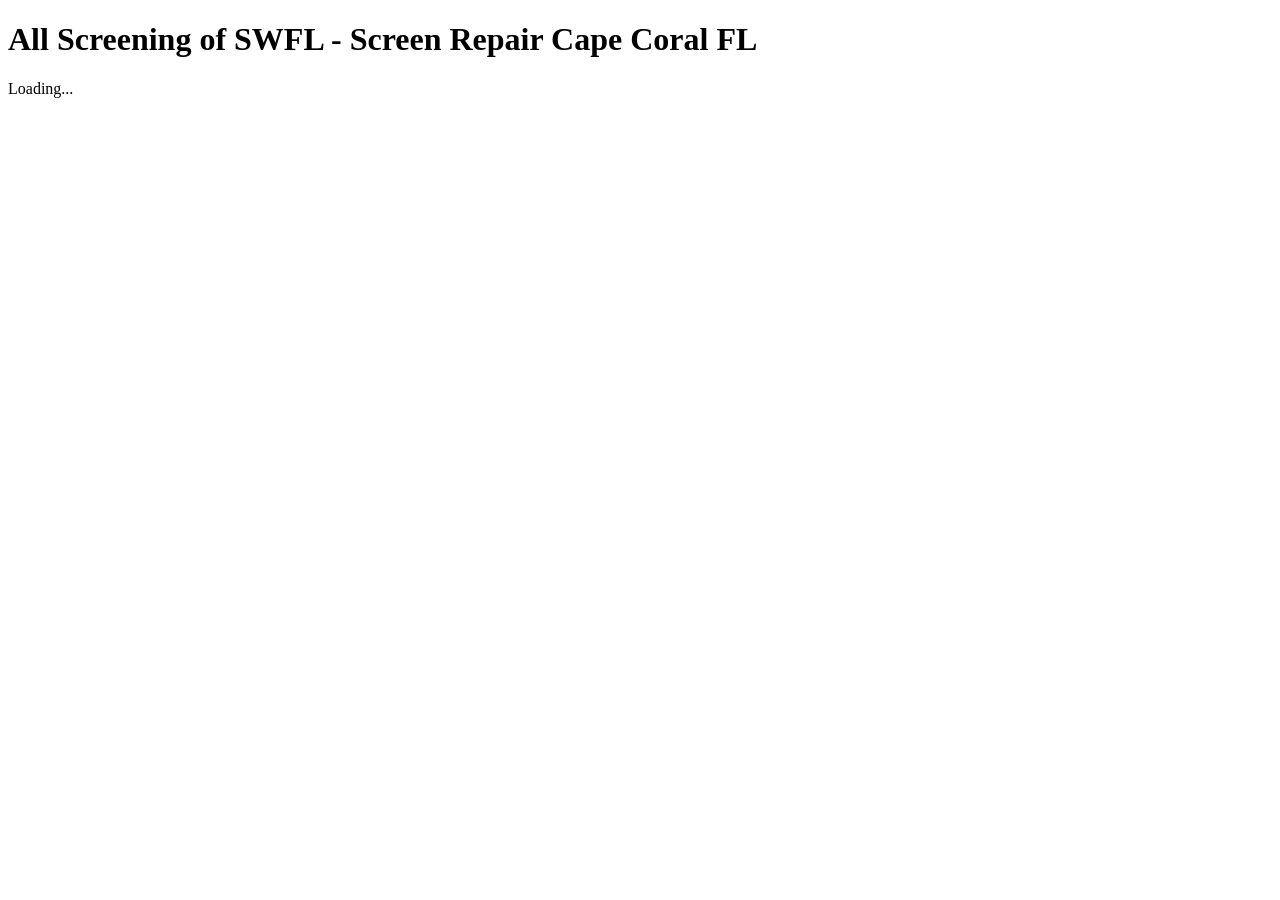
==== index.html @ 11f2804b "Initial commit" ====
<!DOCTYPE html>
<html lang="en">
<head>
    <meta charset="UTF-8">
    <meta name="viewport" content="width=device-width, initial-scale=1.0">
    <title>All Screening of SWFL | Screen Repair Cape Coral FL</title>
</head>
<body>
    <h1>All Screening of SWFL - Screen Repair Cape Coral FL</h1>
    <p>Loading...</p>
</body>
</html>
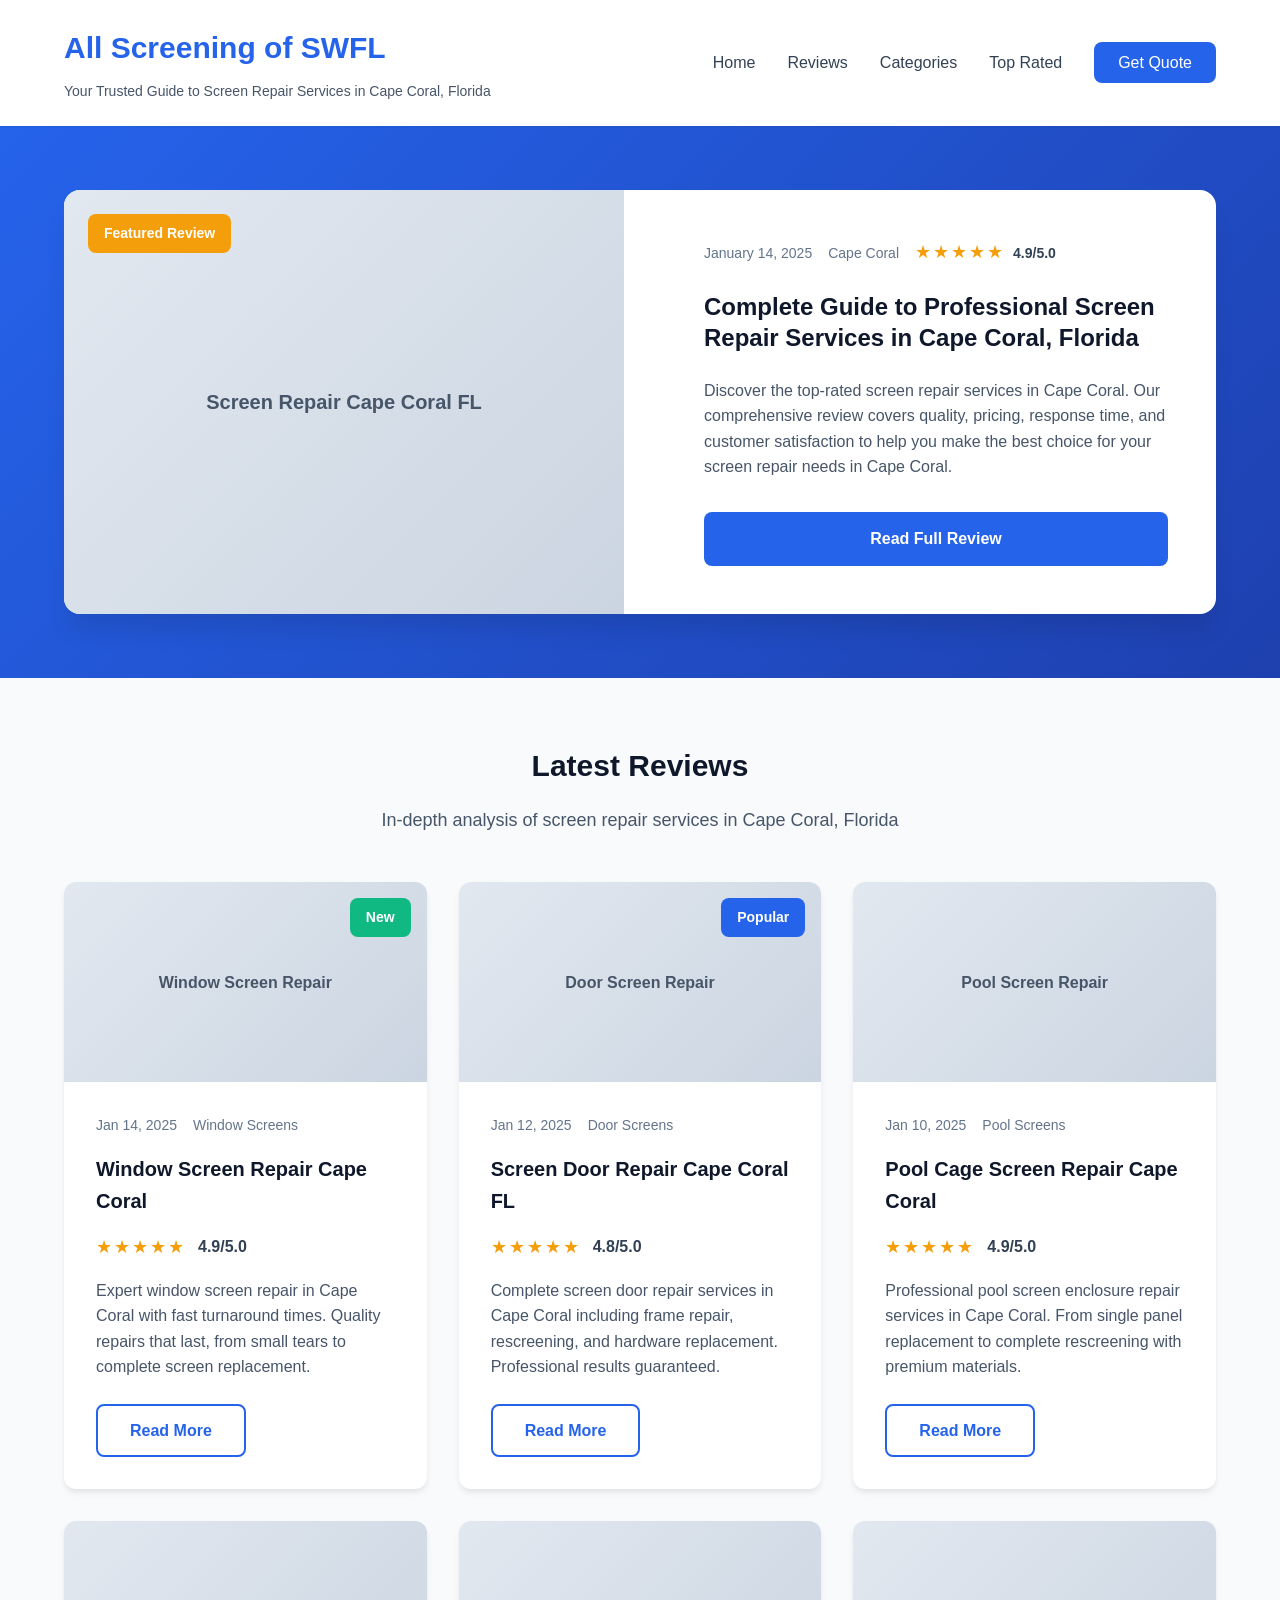
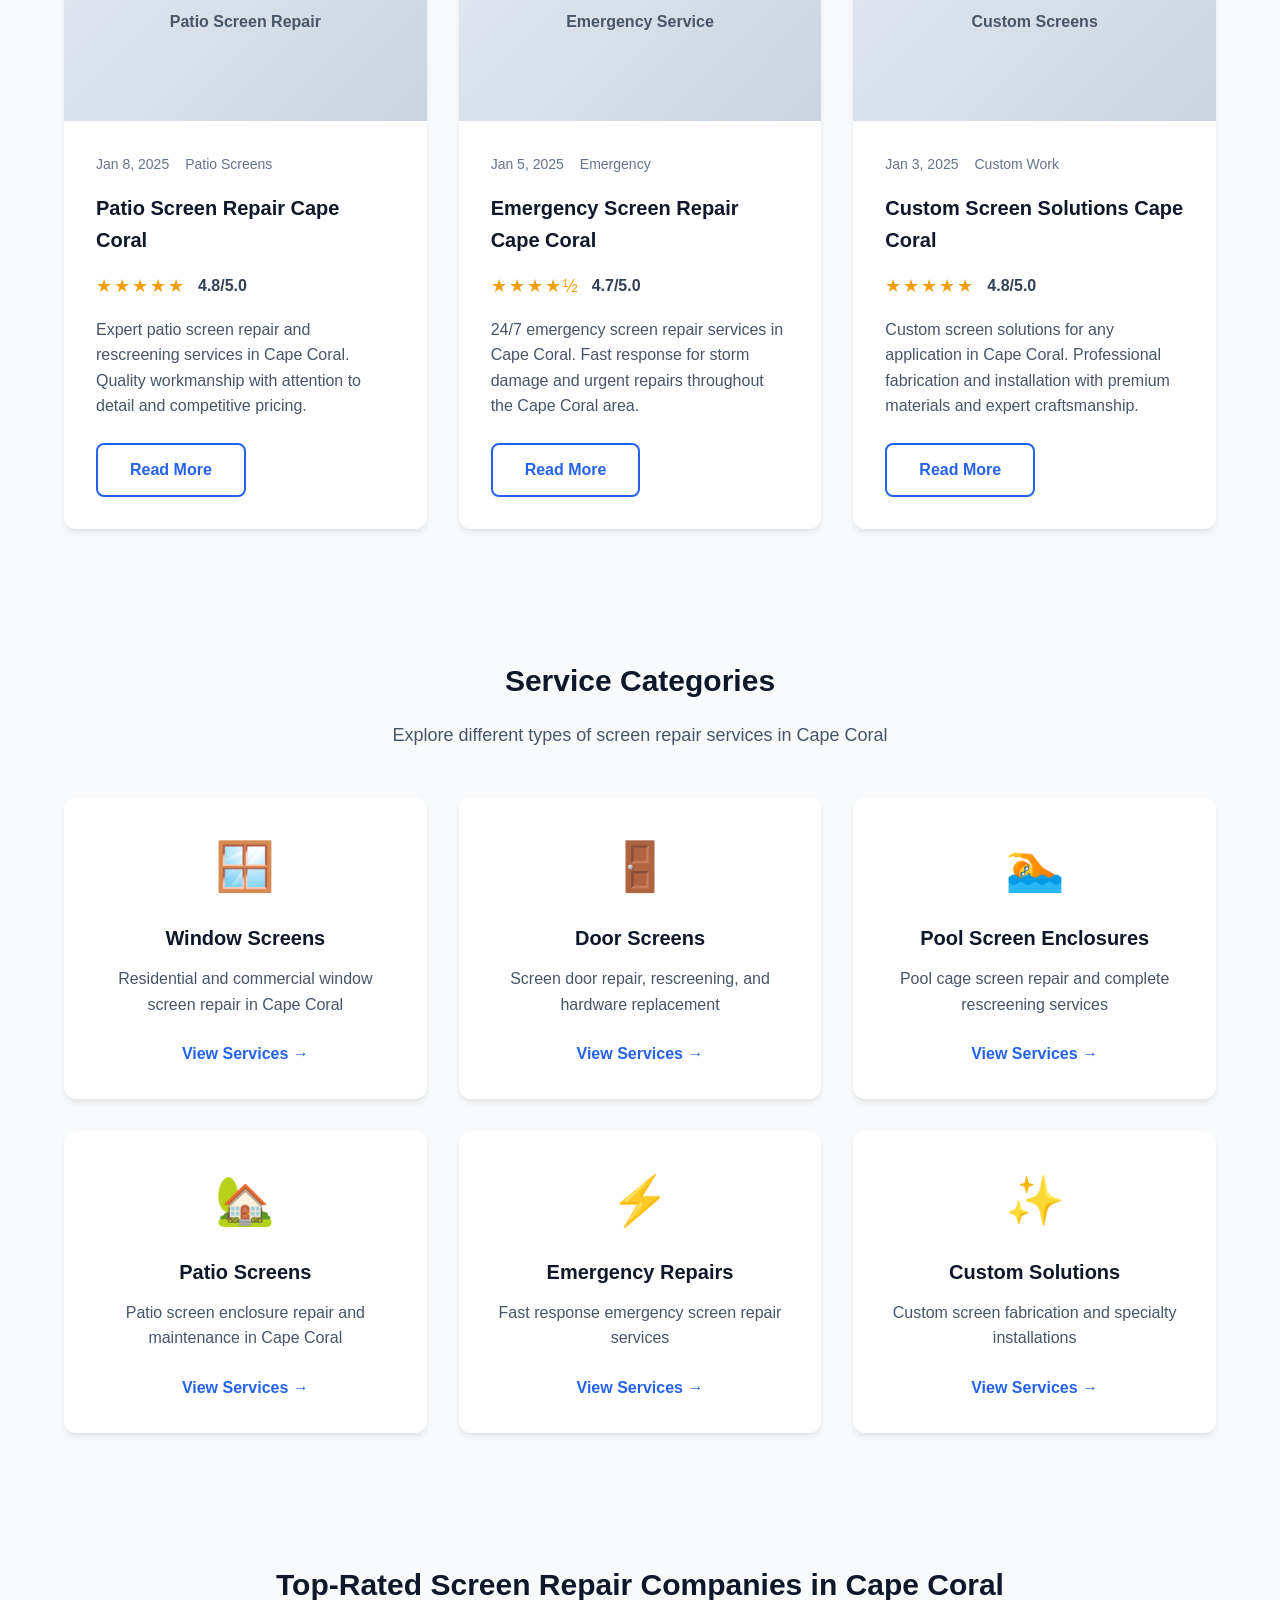
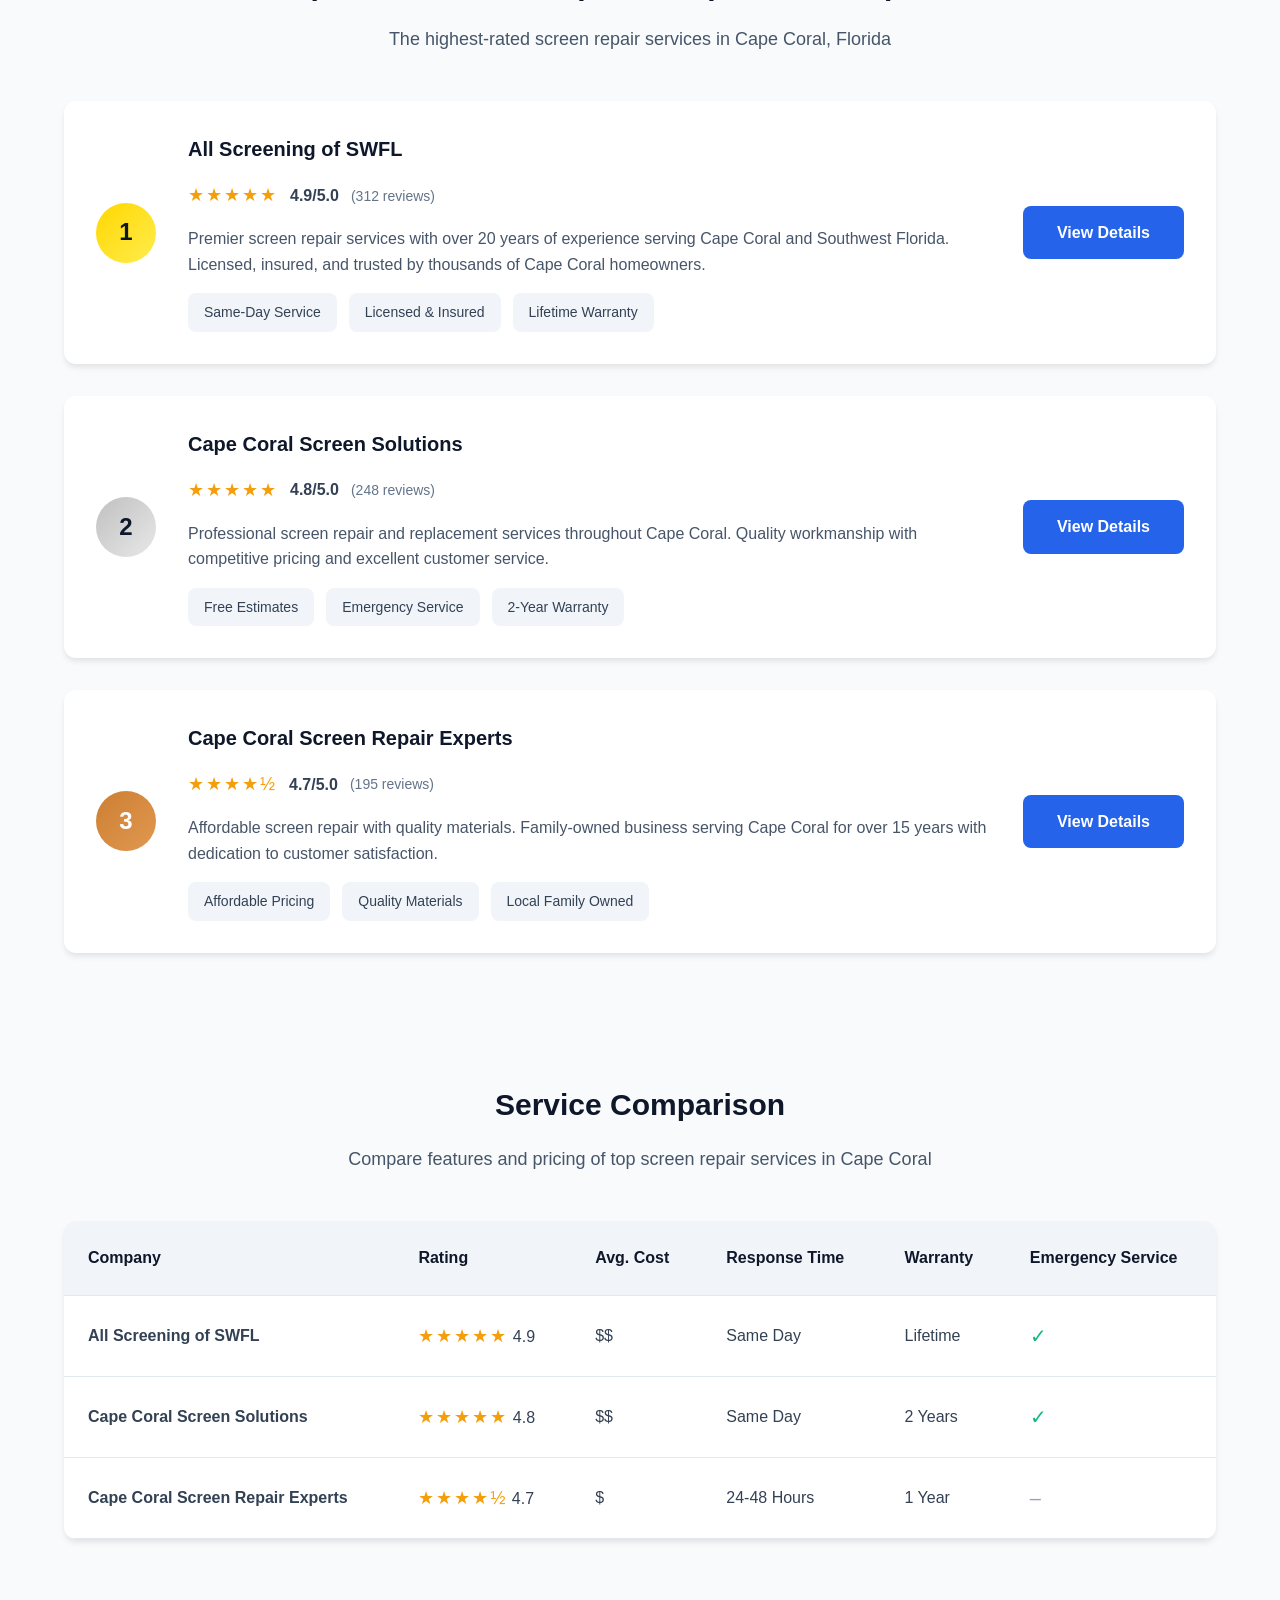
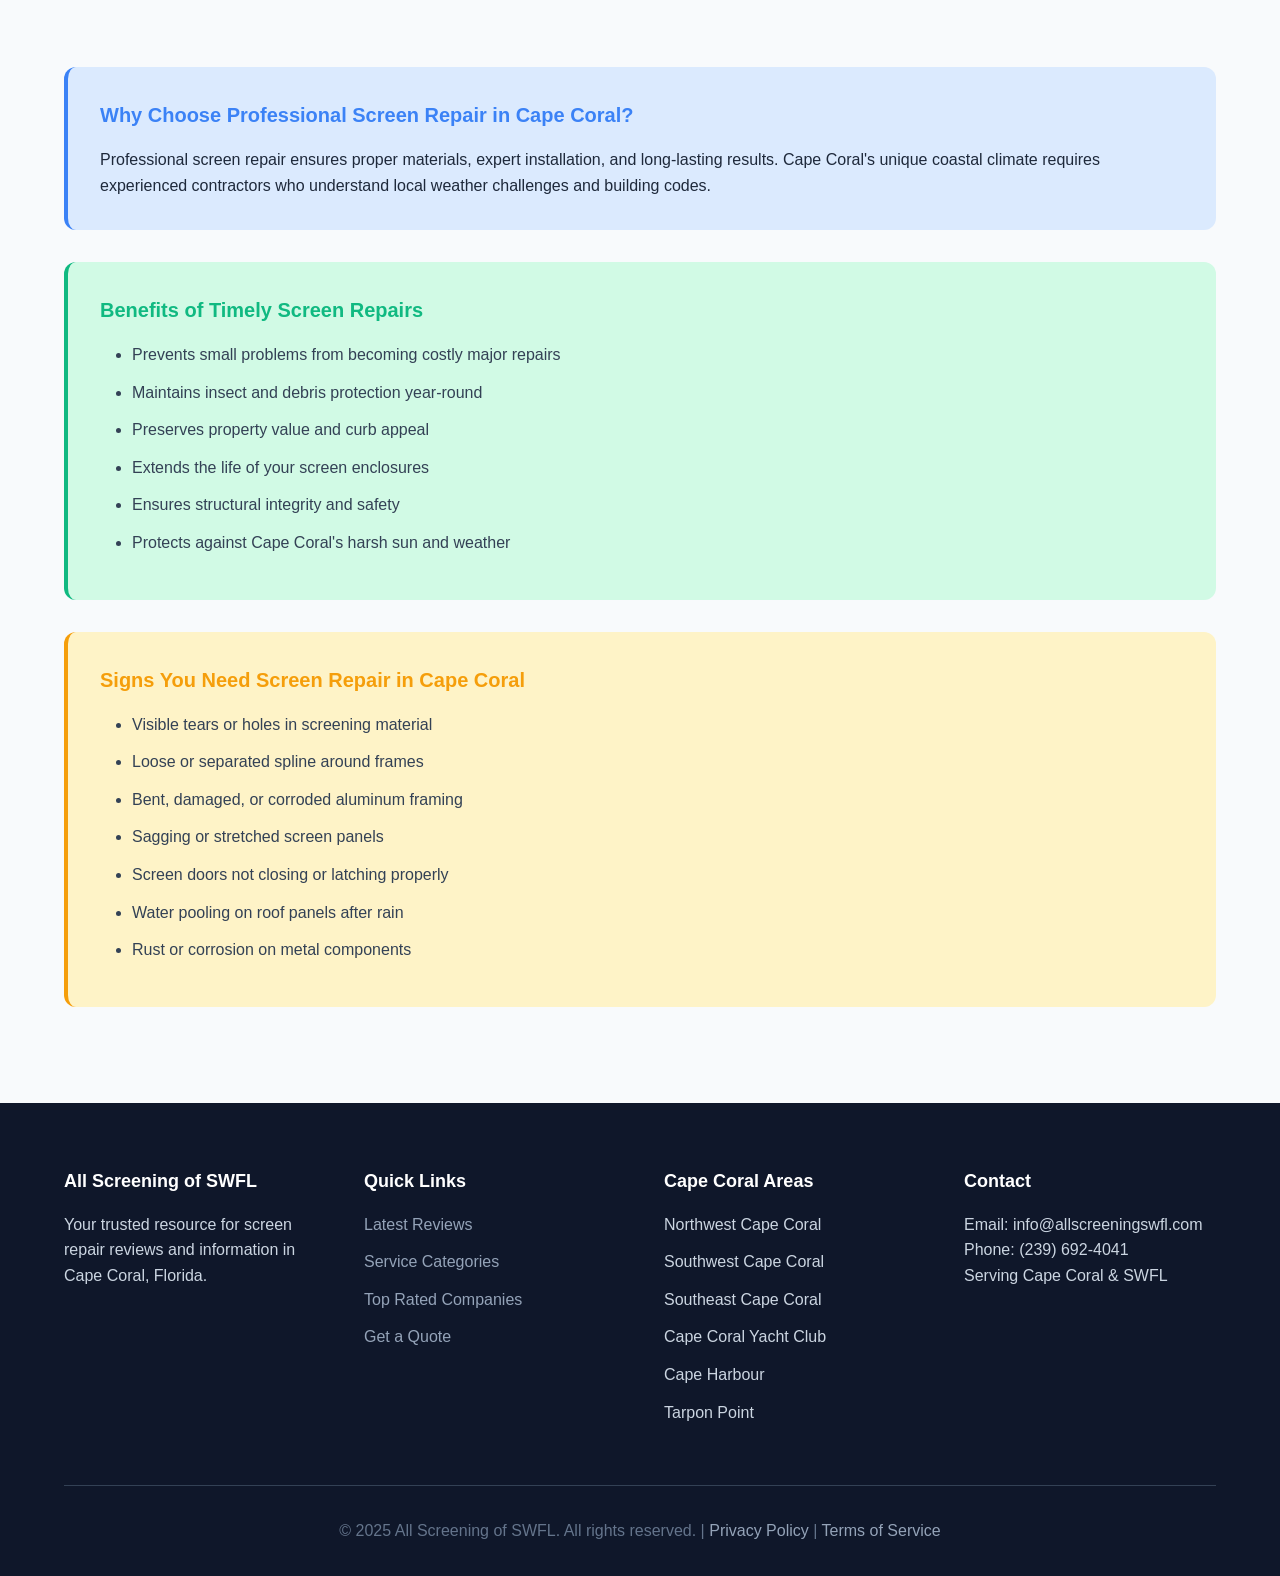
==== commit 623df7a0: "Add professional screen repair Cape Coral website Created a professional review site with: - Homepag" ====
--- a/index.html
+++ b/index.html
@@ -3,10 +3,453 @@
 <head>
     <meta charset="UTF-8">
     <meta name="viewport" content="width=device-width, initial-scale=1.0">
-    <title>All Screening of SWFL | Screen Repair Cape Coral FL</title>
+    <meta name="description" content="Professional reviews and ratings of screen repair services in Cape Coral, Florida. Find the best screen repair companies in Cape Coral near you.">
+    <title>All Screening of SWFL | Screen Repair Cape Coral FL Reviews & Ratings</title>
+    <link rel="stylesheet" href="styles.css">
 </head>
 <body>
-    <h1>All Screening of SWFL - Screen Repair Cape Coral FL</h1>
-    <p>Loading...</p>
+    <!-- Header -->
+    <header class="site-header">
+        <div class="container">
+            <div class="header-content">
+                <div class="logo-section">
+                    <h1 class="site-title">All Screening of SWFL</h1>
+                    <p class="site-tagline">Your Trusted Guide to Screen Repair Services in Cape Coral, Florida</p>
+                </div>
+                <nav class="main-nav">
+                    <ul>
+                        <li><a href="#home">Home</a></li>
+                        <li><a href="#reviews">Reviews</a></li>
+                        <li><a href="#categories">Categories</a></li>
+                        <li><a href="#top-rated">Top Rated</a></li>
+                        <li><a href="#contact" class="nav-cta">Get Quote</a></li>
+                    </ul>
+                </nav>
+            </div>
+        </div>
+    </header>
+
+    <!-- Featured Article Section -->
+    <section class="featured-section">
+        <div class="container">
+            <div class="featured-article">
+                <div class="featured-badge">Featured Review</div>
+                <div class="featured-content">
+                    <div class="featured-image">
+                        <div class="placeholder-image">
+                            <span>Screen Repair Cape Coral FL</span>
+                        </div>
+                    </div>
+                    <div class="featured-text">
+                        <div class="meta-tags">
+                            <span class="meta-date">January 14, 2025</span>
+                            <span class="meta-category">Cape Coral</span>
+                            <span class="meta-rating">
+                                <span class="stars">★★★★★</span>
+                                <span class="rating-value">4.9/5.0</span>
+                            </span>
+                        </div>
+                        <h2>Complete Guide to Professional Screen Repair Services in Cape Coral, Florida</h2>
+                        <p>Discover the top-rated screen repair services in Cape Coral. Our comprehensive review covers quality, pricing, response time, and customer satisfaction to help you make the best choice for your screen repair needs in Cape Coral.</p>
+                        <a href="#" class="btn btn-primary">Read Full Review</a>
+                    </div>
+                </div>
+            </div>
+        </div>
+    </section>
+
+    <!-- Latest Reviews Section -->
+    <section class="reviews-section" id="reviews">
+        <div class="container">
+            <div class="section-header">
+                <h2>Latest Reviews</h2>
+                <p>In-depth analysis of screen repair services in Cape Coral, Florida</p>
+            </div>
+
+            <div class="reviews-grid">
+                <!-- Review Card 1 -->
+                <article class="review-card">
+                    <div class="card-image">
+                        <div class="placeholder-image small">Window Screen Repair</div>
+                        <div class="badge badge-new">New</div>
+                    </div>
+                    <div class="card-content">
+                        <div class="meta-tags">
+                            <span class="meta-date">Jan 14, 2025</span>
+                            <span class="meta-category">Window Screens</span>
+                        </div>
+                        <h3>Window Screen Repair Cape Coral</h3>
+                        <div class="rating">
+                            <span class="stars">★★★★★</span>
+                            <span class="rating-text">4.9/5.0</span>
+                        </div>
+                        <p>Expert window screen repair in Cape Coral with fast turnaround times. Quality repairs that last, from small tears to complete screen replacement.</p>
+                        <a href="#" class="btn btn-secondary">Read More</a>
+                    </div>
+                </article>
+
+                <!-- Review Card 2 -->
+                <article class="review-card">
+                    <div class="card-image">
+                        <div class="placeholder-image small">Door Screen Repair</div>
+                        <div class="badge badge-popular">Popular</div>
+                    </div>
+                    <div class="card-content">
+                        <div class="meta-tags">
+                            <span class="meta-date">Jan 12, 2025</span>
+                            <span class="meta-category">Door Screens</span>
+                        </div>
+                        <h3>Screen Door Repair Cape Coral FL</h3>
+                        <div class="rating">
+                            <span class="stars">★★★★★</span>
+                            <span class="rating-text">4.8/5.0</span>
+                        </div>
+                        <p>Complete screen door repair services in Cape Coral including frame repair, rescreening, and hardware replacement. Professional results guaranteed.</p>
+                        <a href="#" class="btn btn-secondary">Read More</a>
+                    </div>
+                </article>
+
+                <!-- Review Card 3 -->
+                <article class="review-card">
+                    <div class="card-image">
+                        <div class="placeholder-image small">Pool Screen Repair</div>
+                    </div>
+                    <div class="card-content">
+                        <div class="meta-tags">
+                            <span class="meta-date">Jan 10, 2025</span>
+                            <span class="meta-category">Pool Screens</span>
+                        </div>
+                        <h3>Pool Cage Screen Repair Cape Coral</h3>
+                        <div class="rating">
+                            <span class="stars">★★★★★</span>
+                            <span class="rating-text">4.9/5.0</span>
+                        </div>
+                        <p>Professional pool screen enclosure repair services in Cape Coral. From single panel replacement to complete rescreening with premium materials.</p>
+                        <a href="#" class="btn btn-secondary">Read More</a>
+                    </div>
+                </article>
+
+                <!-- Review Card 4 -->
+                <article class="review-card">
+                    <div class="card-image">
+                        <div class="placeholder-image small">Patio Screen Repair</div>
+                    </div>
+                    <div class="card-content">
+                        <div class="meta-tags">
+                            <span class="meta-date">Jan 8, 2025</span>
+                            <span class="meta-category">Patio Screens</span>
+                        </div>
+                        <h3>Patio Screen Repair Cape Coral</h3>
+                        <div class="rating">
+                            <span class="stars">★★★★★</span>
+                            <span class="rating-text">4.8/5.0</span>
+                        </div>
+                        <p>Expert patio screen repair and rescreening services in Cape Coral. Quality workmanship with attention to detail and competitive pricing.</p>
+                        <a href="#" class="btn btn-secondary">Read More</a>
+                    </div>
+                </article>
+
+                <!-- Review Card 5 -->
+                <article class="review-card">
+                    <div class="card-image">
+                        <div class="placeholder-image small">Emergency Service</div>
+                    </div>
+                    <div class="card-content">
+                        <div class="meta-tags">
+                            <span class="meta-date">Jan 5, 2025</span>
+                            <span class="meta-category">Emergency</span>
+                        </div>
+                        <h3>Emergency Screen Repair Cape Coral</h3>
+                        <div class="rating">
+                            <span class="stars">★★★★½</span>
+                            <span class="rating-text">4.7/5.0</span>
+                        </div>
+                        <p>24/7 emergency screen repair services in Cape Coral. Fast response for storm damage and urgent repairs throughout the Cape Coral area.</p>
+                        <a href="#" class="btn btn-secondary">Read More</a>
+                    </div>
+                </article>
+
+                <!-- Review Card 6 -->
+                <article class="review-card">
+                    <div class="card-image">
+                        <div class="placeholder-image small">Custom Screens</div>
+                    </div>
+                    <div class="card-content">
+                        <div class="meta-tags">
+                            <span class="meta-date">Jan 3, 2025</span>
+                            <span class="meta-category">Custom Work</span>
+                        </div>
+                        <h3>Custom Screen Solutions Cape Coral</h3>
+                        <div class="rating">
+                            <span class="stars">★★★★★</span>
+                            <span class="rating-text">4.8/5.0</span>
+                        </div>
+                        <p>Custom screen solutions for any application in Cape Coral. Professional fabrication and installation with premium materials and expert craftsmanship.</p>
+                        <a href="#" class="btn btn-secondary">Read More</a>
+                    </div>
+                </article>
+            </div>
+        </div>
+    </section>
+
+    <!-- Categories Section -->
+    <section class="categories-section" id="categories">
+        <div class="container">
+            <div class="section-header">
+                <h2>Service Categories</h2>
+                <p>Explore different types of screen repair services in Cape Coral</p>
+            </div>
+
+            <div class="categories-grid">
+                <div class="category-card">
+                    <div class="category-icon">🪟</div>
+                    <h3>Window Screens</h3>
+                    <p>Residential and commercial window screen repair in Cape Coral</p>
+                    <a href="#" class="category-link">View Services →</a>
+                </div>
+
+                <div class="category-card">
+                    <div class="category-icon">🚪</div>
+                    <h3>Door Screens</h3>
+                    <p>Screen door repair, rescreening, and hardware replacement</p>
+                    <a href="#" class="category-link">View Services →</a>
+                </div>
+
+                <div class="category-card">
+                    <div class="category-icon">🏊</div>
+                    <h3>Pool Screen Enclosures</h3>
+                    <p>Pool cage screen repair and complete rescreening services</p>
+                    <a href="#" class="category-link">View Services →</a>
+                </div>
+
+                <div class="category-card">
+                    <div class="category-icon">🏡</div>
+                    <h3>Patio Screens</h3>
+                    <p>Patio screen enclosure repair and maintenance in Cape Coral</p>
+                    <a href="#" class="category-link">View Services →</a>
+                </div>
+
+                <div class="category-card">
+                    <div class="category-icon">⚡</div>
+                    <h3>Emergency Repairs</h3>
+                    <p>Fast response emergency screen repair services</p>
+                    <a href="#" class="category-link">View Services →</a>
+                </div>
+
+                <div class="category-card">
+                    <div class="category-icon">✨</div>
+                    <h3>Custom Solutions</h3>
+                    <p>Custom screen fabrication and specialty installations</p>
+                    <a href="#" class="category-link">View Services →</a>
+                </div>
+            </div>
+        </div>
+    </section>
+
+    <!-- Top Rated Section -->
+    <section class="top-rated-section" id="top-rated">
+        <div class="container">
+            <div class="section-header">
+                <h2>Top-Rated Screen Repair Companies in Cape Coral</h2>
+                <p>The highest-rated screen repair services in Cape Coral, Florida</p>
+            </div>
+
+            <div class="rankings-list">
+                <div class="ranking-item">
+                    <div class="rank-badge rank-1">1</div>
+                    <div class="ranking-content">
+                        <h3>All Screening of SWFL</h3>
+                        <div class="rating">
+                            <span class="stars">★★★★★</span>
+                            <span class="rating-text">4.9/5.0</span>
+                            <span class="review-count">(312 reviews)</span>
+                        </div>
+                        <p>Premier screen repair services with over 20 years of experience serving Cape Coral and Southwest Florida. Licensed, insured, and trusted by thousands of Cape Coral homeowners.</p>
+                        <div class="features">
+                            <span class="feature-tag">Same-Day Service</span>
+                            <span class="feature-tag">Licensed & Insured</span>
+                            <span class="feature-tag">Lifetime Warranty</span>
+                        </div>
+                    </div>
+                    <div class="ranking-action">
+                        <a href="#" class="btn btn-primary">View Details</a>
+                    </div>
+                </div>
+
+                <div class="ranking-item">
+                    <div class="rank-badge rank-2">2</div>
+                    <div class="ranking-content">
+                        <h3>Cape Coral Screen Solutions</h3>
+                        <div class="rating">
+                            <span class="stars">★★★★★</span>
+                            <span class="rating-text">4.8/5.0</span>
+                            <span class="review-count">(248 reviews)</span>
+                        </div>
+                        <p>Professional screen repair and replacement services throughout Cape Coral. Quality workmanship with competitive pricing and excellent customer service.</p>
+                        <div class="features">
+                            <span class="feature-tag">Free Estimates</span>
+                            <span class="feature-tag">Emergency Service</span>
+                            <span class="feature-tag">2-Year Warranty</span>
+                        </div>
+                    </div>
+                    <div class="ranking-action">
+                        <a href="#" class="btn btn-primary">View Details</a>
+                    </div>
+                </div>
+
+                <div class="ranking-item">
+                    <div class="rank-badge rank-3">3</div>
+                    <div class="ranking-content">
+                        <h3>Cape Coral Screen Repair Experts</h3>
+                        <div class="rating">
+                            <span class="stars">★★★★½</span>
+                            <span class="rating-text">4.7/5.0</span>
+                            <span class="review-count">(195 reviews)</span>
+                        </div>
+                        <p>Affordable screen repair with quality materials. Family-owned business serving Cape Coral for over 15 years with dedication to customer satisfaction.</p>
+                        <div class="features">
+                            <span class="feature-tag">Affordable Pricing</span>
+                            <span class="feature-tag">Quality Materials</span>
+                            <span class="feature-tag">Local Family Owned</span>
+                        </div>
+                    </div>
+                    <div class="ranking-action">
+                        <a href="#" class="btn btn-primary">View Details</a>
+                    </div>
+                </div>
+            </div>
+        </div>
+    </section>
+
+    <!-- Comparison Table Section -->
+    <section class="comparison-section">
+        <div class="container">
+            <div class="section-header">
+                <h2>Service Comparison</h2>
+                <p>Compare features and pricing of top screen repair services in Cape Coral</p>
+            </div>
+
+            <div class="table-responsive">
+                <table class="comparison-table">
+                    <thead>
+                        <tr>
+                            <th>Company</th>
+                            <th>Rating</th>
+                            <th>Avg. Cost</th>
+                            <th>Response Time</th>
+                            <th>Warranty</th>
+                            <th>Emergency Service</th>
+                        </tr>
+                    </thead>
+                    <tbody>
+                        <tr>
+                            <td><strong>All Screening of SWFL</strong></td>
+                            <td><span class="stars">★★★★★</span> 4.9</td>
+                            <td>$$</td>
+                            <td>Same Day</td>
+                            <td>Lifetime</td>
+                            <td><span class="badge-yes">✓</span></td>
+                        </tr>
+                        <tr>
+                            <td><strong>Cape Coral Screen Solutions</strong></td>
+                            <td><span class="stars">★★★★★</span> 4.8</td>
+                            <td>$$</td>
+                            <td>Same Day</td>
+                            <td>2 Years</td>
+                            <td><span class="badge-yes">✓</span></td>
+                        </tr>
+                        <tr>
+                            <td><strong>Cape Coral Screen Repair Experts</strong></td>
+                            <td><span class="stars">★★★★½</span> 4.7</td>
+                            <td>$</td>
+                            <td>24-48 Hours</td>
+                            <td>1 Year</td>
+                            <td><span class="badge-no">–</span></td>
+                        </tr>
+                    </tbody>
+                </table>
+            </div>
+        </div>
+    </section>
+
+    <!-- Info Box Section -->
+    <section class="info-section">
+        <div class="container">
+            <div class="info-box info">
+                <h3>Why Choose Professional Screen Repair in Cape Coral?</h3>
+                <p>Professional screen repair ensures proper materials, expert installation, and long-lasting results. Cape Coral's unique coastal climate requires experienced contractors who understand local weather challenges and building codes.</p>
+            </div>
+
+            <div class="info-box success">
+                <h3>Benefits of Timely Screen Repairs</h3>
+                <ul>
+                    <li>Prevents small problems from becoming costly major repairs</li>
+                    <li>Maintains insect and debris protection year-round</li>
+                    <li>Preserves property value and curb appeal</li>
+                    <li>Extends the life of your screen enclosures</li>
+                    <li>Ensures structural integrity and safety</li>
+                    <li>Protects against Cape Coral's harsh sun and weather</li>
+                </ul>
+            </div>
+
+            <div class="info-box warning">
+                <h3>Signs You Need Screen Repair in Cape Coral</h3>
+                <ul>
+                    <li>Visible tears or holes in screening material</li>
+                    <li>Loose or separated spline around frames</li>
+                    <li>Bent, damaged, or corroded aluminum framing</li>
+                    <li>Sagging or stretched screen panels</li>
+                    <li>Screen doors not closing or latching properly</li>
+                    <li>Water pooling on roof panels after rain</li>
+                    <li>Rust or corrosion on metal components</li>
+                </ul>
+            </div>
+        </div>
+    </section>
+
+    <!-- Footer -->
+    <footer class="site-footer" id="contact">
+        <div class="container">
+            <div class="footer-content">
+                <div class="footer-section">
+                    <h4>All Screening of SWFL</h4>
+                    <p>Your trusted resource for screen repair reviews and information in Cape Coral, Florida.</p>
+                </div>
+
+                <div class="footer-section">
+                    <h4>Quick Links</h4>
+                    <ul>
+                        <li><a href="#reviews">Latest Reviews</a></li>
+                        <li><a href="#categories">Service Categories</a></li>
+                        <li><a href="#top-rated">Top Rated Companies</a></li>
+                        <li><a href="#contact">Get a Quote</a></li>
+                    </ul>
+                </div>
+
+                <div class="footer-section">
+                    <h4>Cape Coral Areas</h4>
+                    <ul>
+                        <li>Northwest Cape Coral</li>
+                        <li>Southwest Cape Coral</li>
+                        <li>Southeast Cape Coral</li>
+                        <li>Cape Coral Yacht Club</li>
+                        <li>Cape Harbour</li>
+                        <li>Tarpon Point</li>
+                    </ul>
+                </div>
+
+                <div class="footer-section">
+                    <h4>Contact</h4>
+                    <p>Email: info@allscreeningswfl.com</p>
+                    <p>Phone: (239) 692-4041</p>
+                    <p>Serving Cape Coral & SWFL</p>
+                </div>
+            </div>
+
+            <div class="footer-bottom">
+                <p>&copy; 2025 All Screening of SWFL. All rights reserved. | <a href="#">Privacy Policy</a> | <a href="#">Terms of Service</a></p>
+            </div>
+        </div>
+    </footer>
 </body>
 </html>
--- a/styles.css
+++ b/styles.css
@@ -0,0 +1,998 @@
+/* ===================================
+   CSS Variables for Consistent Theming
+   =================================== */
+:root {
+    /* Primary Colors */
+    --primary-color: #2563eb;
+    --primary-dark: #1e40af;
+    --primary-light: #3b82f6;
+
+    /* Secondary Colors */
+    --secondary-color: #64748b;
+    --secondary-dark: #475569;
+    --secondary-light: #94a3b8;
+
+    /* Neutral Colors */
+    --white: #ffffff;
+    --black: #000000;
+    --gray-50: #f8fafc;
+    --gray-100: #f1f5f9;
+    --gray-200: #e2e8f0;
+    --gray-300: #cbd5e1;
+    --gray-400: #94a3b8;
+    --gray-500: #64748b;
+    --gray-600: #475569;
+    --gray-700: #334155;
+    --gray-800: #1e293b;
+    --gray-900: #0f172a;
+
+    /* Semantic Colors */
+    --success-color: #10b981;
+    --success-light: #d1fae5;
+    --warning-color: #f59e0b;
+    --warning-light: #fef3c7;
+    --info-color: #3b82f6;
+    --info-light: #dbeafe;
+    --danger-color: #ef4444;
+
+    /* Typography */
+    --font-family: -apple-system, BlinkMacSystemFont, 'Segoe UI', Roboto, Oxygen, Ubuntu, Cantarell, sans-serif;
+    --font-size-base: 16px;
+    --font-size-sm: 0.875rem;
+    --font-size-lg: 1.125rem;
+    --font-size-xl: 1.25rem;
+    --font-size-2xl: 1.5rem;
+    --font-size-3xl: 1.875rem;
+    --font-size-4xl: 2.25rem;
+
+    /* Spacing */
+    --spacing-xs: 0.5rem;
+    --spacing-sm: 0.75rem;
+    --spacing-md: 1rem;
+    --spacing-lg: 1.5rem;
+    --spacing-xl: 2rem;
+    --spacing-2xl: 3rem;
+    --spacing-3xl: 4rem;
+
+    /* Border Radius */
+    --radius-sm: 0.25rem;
+    --radius-md: 0.5rem;
+    --radius-lg: 0.75rem;
+    --radius-xl: 1rem;
+
+    /* Shadows */
+    --shadow-sm: 0 1px 2px 0 rgba(0, 0, 0, 0.05);
+    --shadow-md: 0 4px 6px -1px rgba(0, 0, 0, 0.1);
+    --shadow-lg: 0 10px 15px -3px rgba(0, 0, 0, 0.1);
+    --shadow-xl: 0 20px 25px -5px rgba(0, 0, 0, 0.1);
+
+    /* Transitions */
+    --transition-fast: 150ms ease-in-out;
+    --transition-base: 200ms ease-in-out;
+    --transition-slow: 300ms ease-in-out;
+
+    /* Container */
+    --container-max-width: 1200px;
+}
+
+/* ===================================
+   Reset & Base Styles
+   =================================== */
+* {
+    margin: 0;
+    padding: 0;
+    box-sizing: border-box;
+}
+
+html {
+    scroll-behavior: smooth;
+}
+
+body {
+    font-family: var(--font-family);
+    font-size: var(--font-size-base);
+    line-height: 1.6;
+    color: var(--gray-800);
+    background-color: var(--gray-50);
+}
+
+img {
+    max-width: 100%;
+    height: auto;
+    display: block;
+}
+
+a {
+    text-decoration: none;
+    color: inherit;
+    transition: color var(--transition-base);
+}
+
+ul {
+    list-style: none;
+}
+
+/* ===================================
+   Container & Layout
+   =================================== */
+.container {
+    max-width: var(--container-max-width);
+    margin: 0 auto;
+    padding: 0 var(--spacing-lg);
+}
+
+/* ===================================
+   Header & Navigation
+   =================================== */
+.site-header {
+    background-color: var(--white);
+    box-shadow: var(--shadow-sm);
+    position: sticky;
+    top: 0;
+    z-index: 1000;
+    padding: var(--spacing-lg) 0;
+}
+
+.header-content {
+    display: flex;
+    justify-content: space-between;
+    align-items: center;
+    flex-wrap: wrap;
+    gap: var(--spacing-lg);
+}
+
+.logo-section {
+    flex: 1;
+    min-width: 250px;
+}
+
+.site-title {
+    font-size: var(--font-size-3xl);
+    font-weight: 700;
+    color: var(--primary-color);
+    margin-bottom: var(--spacing-xs);
+}
+
+.site-tagline {
+    font-size: var(--font-size-sm);
+    color: var(--gray-600);
+}
+
+.main-nav ul {
+    display: flex;
+    gap: var(--spacing-xl);
+    align-items: center;
+}
+
+.main-nav a {
+    font-weight: 500;
+    color: var(--gray-700);
+    transition: color var(--transition-base);
+}
+
+.main-nav a:hover {
+    color: var(--primary-color);
+}
+
+.nav-cta {
+    background-color: var(--primary-color);
+    color: var(--white) !important;
+    padding: var(--spacing-sm) var(--spacing-lg);
+    border-radius: var(--radius-md);
+    transition: background-color var(--transition-base);
+}
+
+.nav-cta:hover {
+    background-color: var(--primary-dark);
+}
+
+/* ===================================
+   Featured Section
+   =================================== */
+.featured-section {
+    background: linear-gradient(135deg, var(--primary-color) 0%, var(--primary-dark) 100%);
+    padding: var(--spacing-3xl) 0;
+    color: var(--white);
+}
+
+.featured-article {
+    position: relative;
+    background-color: var(--white);
+    border-radius: var(--radius-xl);
+    overflow: hidden;
+    box-shadow: var(--shadow-xl);
+}
+
+.featured-badge {
+    position: absolute;
+    top: var(--spacing-lg);
+    left: var(--spacing-lg);
+    background-color: var(--warning-color);
+    color: var(--white);
+    padding: var(--spacing-xs) var(--spacing-md);
+    border-radius: var(--radius-md);
+    font-size: var(--font-size-sm);
+    font-weight: 600;
+    z-index: 10;
+}
+
+.featured-content {
+    display: grid;
+    grid-template-columns: 1fr 1fr;
+    gap: var(--spacing-xl);
+}
+
+.featured-image {
+    min-height: 400px;
+}
+
+.placeholder-image {
+    width: 100%;
+    height: 100%;
+    background: linear-gradient(135deg, var(--gray-200) 0%, var(--gray-300) 100%);
+    display: flex;
+    align-items: center;
+    justify-content: center;
+    font-weight: 600;
+    color: var(--gray-600);
+    font-size: var(--font-size-xl);
+    text-align: center;
+    padding: var(--spacing-xl);
+}
+
+.placeholder-image.small {
+    min-height: 200px;
+    font-size: var(--font-size-base);
+}
+
+.featured-text {
+    padding: var(--spacing-2xl);
+    color: var(--gray-800);
+    display: flex;
+    flex-direction: column;
+    justify-content: center;
+}
+
+.featured-text h2 {
+    font-size: var(--font-size-2xl);
+    margin: var(--spacing-lg) 0;
+    color: var(--gray-900);
+    line-height: 1.3;
+}
+
+.featured-text p {
+    color: var(--gray-600);
+    margin-bottom: var(--spacing-xl);
+}
+
+/* ===================================
+   Meta Tags & Ratings
+   =================================== */
+.meta-tags {
+    display: flex;
+    flex-wrap: wrap;
+    gap: var(--spacing-md);
+    align-items: center;
+    font-size: var(--font-size-sm);
+}
+
+.meta-date,
+.meta-category,
+.meta-author {
+    color: var(--gray-500);
+}
+
+.meta-rating {
+    display: flex;
+    align-items: center;
+    gap: var(--spacing-xs);
+}
+
+.stars {
+    color: var(--warning-color);
+    font-size: var(--font-size-lg);
+    letter-spacing: 2px;
+}
+
+.rating-value {
+    font-weight: 600;
+    color: var(--gray-700);
+}
+
+.rating {
+    display: flex;
+    align-items: center;
+    gap: var(--spacing-sm);
+    margin: var(--spacing-md) 0;
+}
+
+.rating-text {
+    font-weight: 600;
+    color: var(--gray-700);
+}
+
+.review-count {
+    color: var(--gray-500);
+    font-size: var(--font-size-sm);
+}
+
+/* ===================================
+   Buttons
+   =================================== */
+.btn {
+    display: inline-block;
+    padding: var(--spacing-sm) var(--spacing-xl);
+    border-radius: var(--radius-md);
+    font-weight: 600;
+    text-align: center;
+    cursor: pointer;
+    transition: all var(--transition-base);
+    border: 2px solid transparent;
+}
+
+.btn-primary {
+    background-color: var(--primary-color);
+    color: var(--white);
+}
+
+.btn-primary:hover {
+    background-color: var(--primary-dark);
+    transform: translateY(-2px);
+    box-shadow: var(--shadow-lg);
+}
+
+.btn-secondary {
+    background-color: transparent;
+    color: var(--primary-color);
+    border-color: var(--primary-color);
+}
+
+.btn-secondary:hover {
+    background-color: var(--primary-color);
+    color: var(--white);
+}
+
+.btn-large {
+    padding: var(--spacing-md) var(--spacing-2xl);
+    font-size: var(--font-size-lg);
+}
+
+/* ===================================
+   Sections
+   =================================== */
+.reviews-section,
+.categories-section,
+.top-rated-section,
+.comparison-section,
+.info-section {
+    padding: var(--spacing-3xl) 0;
+}
+
+.section-header {
+    text-align: center;
+    margin-bottom: var(--spacing-2xl);
+}
+
+.section-header h2 {
+    font-size: var(--font-size-3xl);
+    color: var(--gray-900);
+    margin-bottom: var(--spacing-md);
+}
+
+.section-header p {
+    font-size: var(--font-size-lg);
+    color: var(--gray-600);
+}
+
+/* ===================================
+   Review Cards
+   =================================== */
+.reviews-grid {
+    display: grid;
+    grid-template-columns: repeat(auto-fill, minmax(350px, 1fr));
+    gap: var(--spacing-xl);
+}
+
+.review-card {
+    background-color: var(--white);
+    border-radius: var(--radius-lg);
+    overflow: hidden;
+    box-shadow: var(--shadow-md);
+    transition: all var(--transition-base);
+}
+
+.review-card:hover {
+    transform: translateY(-4px);
+    box-shadow: var(--shadow-xl);
+}
+
+.card-image {
+    position: relative;
+    overflow: hidden;
+}
+
+.badge {
+    position: absolute;
+    top: var(--spacing-md);
+    right: var(--spacing-md);
+    padding: var(--spacing-xs) var(--spacing-md);
+    border-radius: var(--radius-md);
+    font-size: var(--font-size-sm);
+    font-weight: 600;
+    color: var(--white);
+}
+
+.badge-new {
+    background-color: var(--success-color);
+}
+
+.badge-popular {
+    background-color: var(--primary-color);
+}
+
+.card-content {
+    padding: var(--spacing-xl);
+}
+
+.card-content h3 {
+    font-size: var(--font-size-xl);
+    color: var(--gray-900);
+    margin: var(--spacing-md) 0;
+}
+
+.card-content p {
+    color: var(--gray-600);
+    margin-bottom: var(--spacing-lg);
+}
+
+/* ===================================
+   Categories Grid
+   =================================== */
+.categories-grid {
+    display: grid;
+    grid-template-columns: repeat(auto-fit, minmax(280px, 1fr));
+    gap: var(--spacing-xl);
+}
+
+.category-card {
+    background-color: var(--white);
+    padding: var(--spacing-xl);
+    border-radius: var(--radius-lg);
+    box-shadow: var(--shadow-md);
+    text-align: center;
+    transition: all var(--transition-base);
+}
+
+.category-card:hover {
+    transform: translateY(-4px);
+    box-shadow: var(--shadow-xl);
+}
+
+.category-icon {
+    font-size: 3rem;
+    margin-bottom: var(--spacing-md);
+}
+
+.category-card h3 {
+    font-size: var(--font-size-xl);
+    color: var(--gray-900);
+    margin-bottom: var(--spacing-sm);
+}
+
+.category-card p {
+    color: var(--gray-600);
+    margin-bottom: var(--spacing-lg);
+}
+
+.category-link {
+    color: var(--primary-color);
+    font-weight: 600;
+    transition: color var(--transition-base);
+}
+
+.category-link:hover {
+    color: var(--primary-dark);
+}
+
+/* ===================================
+   Rankings
+   =================================== */
+.rankings-list {
+    display: flex;
+    flex-direction: column;
+    gap: var(--spacing-xl);
+}
+
+.ranking-item {
+    display: flex;
+    align-items: center;
+    gap: var(--spacing-xl);
+    background-color: var(--white);
+    padding: var(--spacing-xl);
+    border-radius: var(--radius-lg);
+    box-shadow: var(--shadow-md);
+    transition: all var(--transition-base);
+}
+
+.ranking-item:hover {
+    box-shadow: var(--shadow-xl);
+}
+
+.rank-badge {
+    width: 60px;
+    height: 60px;
+    border-radius: 50%;
+    display: flex;
+    align-items: center;
+    justify-content: center;
+    font-size: var(--font-size-2xl);
+    font-weight: 700;
+    color: var(--white);
+    flex-shrink: 0;
+}
+
+.rank-1 {
+    background: linear-gradient(135deg, #ffd700 0%, #ffed4e 100%);
+    color: var(--gray-900);
+}
+
+.rank-2 {
+    background: linear-gradient(135deg, #c0c0c0 0%, #e8e8e8 100%);
+    color: var(--gray-900);
+}
+
+.rank-3 {
+    background: linear-gradient(135deg, #cd7f32 0%, #e09850 100%);
+    color: var(--white);
+}
+
+.ranking-content {
+    flex: 1;
+}
+
+.ranking-content h3 {
+    font-size: var(--font-size-xl);
+    color: var(--gray-900);
+    margin-bottom: var(--spacing-sm);
+}
+
+.ranking-content p {
+    color: var(--gray-600);
+    margin: var(--spacing-md) 0;
+}
+
+.features {
+    display: flex;
+    flex-wrap: wrap;
+    gap: var(--spacing-sm);
+    margin-top: var(--spacing-md);
+}
+
+.feature-tag {
+    background-color: var(--gray-100);
+    color: var(--gray-700);
+    padding: var(--spacing-xs) var(--spacing-md);
+    border-radius: var(--radius-md);
+    font-size: var(--font-size-sm);
+    font-weight: 500;
+}
+
+.ranking-action {
+    flex-shrink: 0;
+}
+
+/* ===================================
+   Comparison Table
+   =================================== */
+.table-responsive {
+    overflow-x: auto;
+    background-color: var(--white);
+    border-radius: var(--radius-lg);
+    box-shadow: var(--shadow-md);
+}
+
+.comparison-table {
+    width: 100%;
+    border-collapse: collapse;
+}
+
+.comparison-table thead {
+    background-color: var(--gray-100);
+}
+
+.comparison-table th,
+.comparison-table td {
+    padding: var(--spacing-lg);
+    text-align: left;
+    border-bottom: 1px solid var(--gray-200);
+}
+
+.comparison-table th {
+    font-weight: 600;
+    color: var(--gray-900);
+}
+
+.comparison-table td {
+    color: var(--gray-700);
+}
+
+.comparison-table tbody tr:hover {
+    background-color: var(--gray-50);
+}
+
+.badge-yes {
+    color: var(--success-color);
+    font-size: var(--font-size-xl);
+}
+
+.badge-no {
+    color: var(--gray-400);
+    font-size: var(--font-size-xl);
+}
+
+/* ===================================
+   Info Boxes
+   =================================== */
+.info-box {
+    padding: var(--spacing-xl);
+    border-radius: var(--radius-lg);
+    margin-bottom: var(--spacing-xl);
+    border-left: 4px solid;
+}
+
+.info-box h3 {
+    font-size: var(--font-size-xl);
+    margin-bottom: var(--spacing-md);
+}
+
+.info-box ul {
+    list-style: disc;
+    padding-left: var(--spacing-xl);
+}
+
+.info-box li {
+    margin-bottom: var(--spacing-sm);
+    color: var(--gray-700);
+}
+
+.info-box.info {
+    background-color: var(--info-light);
+    border-color: var(--info-color);
+}
+
+.info-box.info h3 {
+    color: var(--info-color);
+}
+
+.info-box.success {
+    background-color: var(--success-light);
+    border-color: var(--success-color);
+}
+
+.info-box.success h3 {
+    color: var(--success-color);
+}
+
+.info-box.warning {
+    background-color: var(--warning-light);
+    border-color: var(--warning-color);
+}
+
+.info-box.warning h3 {
+    color: var(--warning-color);
+}
+
+/* ===================================
+   Footer
+   =================================== */
+.site-footer {
+    background-color: var(--gray-900);
+    color: var(--gray-300);
+    padding: var(--spacing-3xl) 0 var(--spacing-xl);
+}
+
+.footer-content {
+    display: grid;
+    grid-template-columns: repeat(auto-fit, minmax(250px, 1fr));
+    gap: var(--spacing-2xl);
+    margin-bottom: var(--spacing-2xl);
+}
+
+.footer-section h4 {
+    color: var(--white);
+    font-size: var(--font-size-lg);
+    margin-bottom: var(--spacing-md);
+}
+
+.footer-section ul li {
+    margin-bottom: var(--spacing-sm);
+}
+
+.footer-section a {
+    color: var(--gray-400);
+    transition: color var(--transition-base);
+}
+
+.footer-section a:hover {
+    color: var(--primary-light);
+}
+
+.footer-bottom {
+    border-top: 1px solid var(--gray-700);
+    padding-top: var(--spacing-xl);
+    text-align: center;
+    color: var(--gray-500);
+}
+
+.footer-bottom a {
+    color: var(--gray-400);
+}
+
+.footer-bottom a:hover {
+    color: var(--primary-light);
+}
+
+/* ===================================
+   Article Page Styles
+   =================================== */
+.article-page {
+    background-color: var(--white);
+}
+
+.article-hero {
+    background: linear-gradient(135deg, var(--primary-color) 0%, var(--primary-dark) 100%);
+    padding: var(--spacing-3xl) 0 var(--spacing-2xl);
+    color: var(--white);
+}
+
+.breadcrumbs {
+    font-size: var(--font-size-sm);
+    margin-bottom: var(--spacing-lg);
+    color: var(--gray-200);
+}
+
+.breadcrumbs a {
+    color: var(--white);
+}
+
+.breadcrumbs a:hover {
+    text-decoration: underline;
+}
+
+.article-hero h1 {
+    font-size: var(--font-size-4xl);
+    line-height: 1.2;
+    margin-bottom: var(--spacing-lg);
+}
+
+.article-meta {
+    display: flex;
+    flex-wrap: wrap;
+    gap: var(--spacing-lg);
+    font-size: var(--font-size-sm);
+}
+
+.article-content {
+    padding: var(--spacing-3xl) 0;
+}
+
+.content-wrapper {
+    max-width: 900px;
+    margin: 0 auto;
+}
+
+.content-section {
+    margin-bottom: var(--spacing-3xl);
+}
+
+.content-section h2 {
+    font-size: var(--font-size-3xl);
+    color: var(--gray-900);
+    margin: var(--spacing-2xl) 0 var(--spacing-lg);
+}
+
+.content-section h3 {
+    font-size: var(--font-size-2xl);
+    color: var(--gray-800);
+    margin: var(--spacing-xl) 0 var(--spacing-md);
+}
+
+.content-section p {
+    margin-bottom: var(--spacing-lg);
+    color: var(--gray-700);
+    line-height: 1.8;
+}
+
+.content-section ul,
+.content-section ol {
+    margin: var(--spacing-lg) 0;
+    padding-left: var(--spacing-xl);
+}
+
+.content-section li {
+    margin-bottom: var(--spacing-md);
+    color: var(--gray-700);
+    line-height: 1.8;
+}
+
+.content-section ul {
+    list-style: disc;
+}
+
+.content-section ol {
+    list-style: decimal;
+}
+
+.lead {
+    font-size: var(--font-size-xl);
+    color: var(--gray-800);
+    font-weight: 400;
+    line-height: 1.8;
+    margin-bottom: var(--spacing-xl);
+}
+
+/* CTA Section */
+.cta-section {
+    background-color: var(--gray-100);
+    padding: var(--spacing-2xl);
+    border-radius: var(--radius-lg);
+    text-align: center;
+    margin: var(--spacing-3xl) 0;
+}
+
+.cta-content h3 {
+    font-size: var(--font-size-2xl);
+    color: var(--gray-900);
+    margin-bottom: var(--spacing-md);
+}
+
+.cta-content p {
+    font-size: var(--font-size-lg);
+    color: var(--gray-600);
+    margin-bottom: var(--spacing-xl);
+}
+
+.cta-phone {
+    margin-top: var(--spacing-lg);
+    font-size: var(--font-size-lg);
+    color: var(--gray-700);
+}
+
+/* FAQ Section */
+.faq-item {
+    background-color: var(--white);
+    padding: var(--spacing-xl);
+    border-radius: var(--radius-lg);
+    border-left: 4px solid var(--primary-color);
+    margin-bottom: var(--spacing-lg);
+    box-shadow: var(--shadow-sm);
+}
+
+.faq-item h3 {
+    color: var(--primary-color);
+    margin-bottom: var(--spacing-md);
+}
+
+/* Feature List */
+.feature-list h3 {
+    color: var(--success-color);
+    margin-top: var(--spacing-xl);
+    margin-bottom: var(--spacing-md);
+}
+
+.feature-list p {
+    margin-bottom: var(--spacing-xl);
+}
+
+/* Map Container */
+.map-container {
+    margin: var(--spacing-xl) 0;
+    border-radius: var(--radius-lg);
+    overflow: hidden;
+    box-shadow: var(--shadow-lg);
+}
+
+/* Service Areas */
+.service-areas ul {
+    list-style: none;
+    padding: 0;
+}
+
+.service-areas li {
+    padding: var(--spacing-md);
+    background-color: var(--gray-50);
+    border-radius: var(--radius-md);
+    margin-bottom: var(--spacing-sm);
+}
+
+/* ===================================
+   Responsive Design
+   =================================== */
+@media (max-width: 1024px) {
+    :root {
+        --font-size-4xl: 2rem;
+        --font-size-3xl: 1.75rem;
+        --font-size-2xl: 1.375rem;
+    }
+
+    .featured-content {
+        grid-template-columns: 1fr;
+    }
+
+    .featured-image {
+        min-height: 300px;
+    }
+
+    .reviews-grid {
+        grid-template-columns: repeat(auto-fill, minmax(300px, 1fr));
+    }
+}
+
+@media (max-width: 768px) {
+    .header-content {
+        flex-direction: column;
+        text-align: center;
+    }
+
+    .main-nav ul {
+        flex-direction: column;
+        gap: var(--spacing-md);
+    }
+
+    .featured-section {
+        padding: var(--spacing-2xl) 0;
+    }
+
+    .featured-text {
+        padding: var(--spacing-xl);
+    }
+
+    .reviews-grid,
+    .categories-grid {
+        grid-template-columns: 1fr;
+    }
+
+    .ranking-item {
+        flex-direction: column;
+        text-align: center;
+    }
+
+    .comparison-table {
+        font-size: var(--font-size-sm);
+    }
+
+    .comparison-table th,
+    .comparison-table td {
+        padding: var(--spacing-sm);
+    }
+
+    .article-hero h1 {
+        font-size: var(--font-size-2xl);
+    }
+
+    .footer-content {
+        grid-template-columns: 1fr;
+        text-align: center;
+    }
+}
+
+@media (max-width: 480px) {
+    :root {
+        --spacing-3xl: 2rem;
+        --spacing-2xl: 1.5rem;
+    }
+
+    .site-title {
+        font-size: var(--font-size-2xl);
+    }
+
+    .btn {
+        width: 100%;
+        display: block;
+    }
+
+    .meta-tags {
+        flex-direction: column;
+        align-items: flex-start;
+    }
+}
